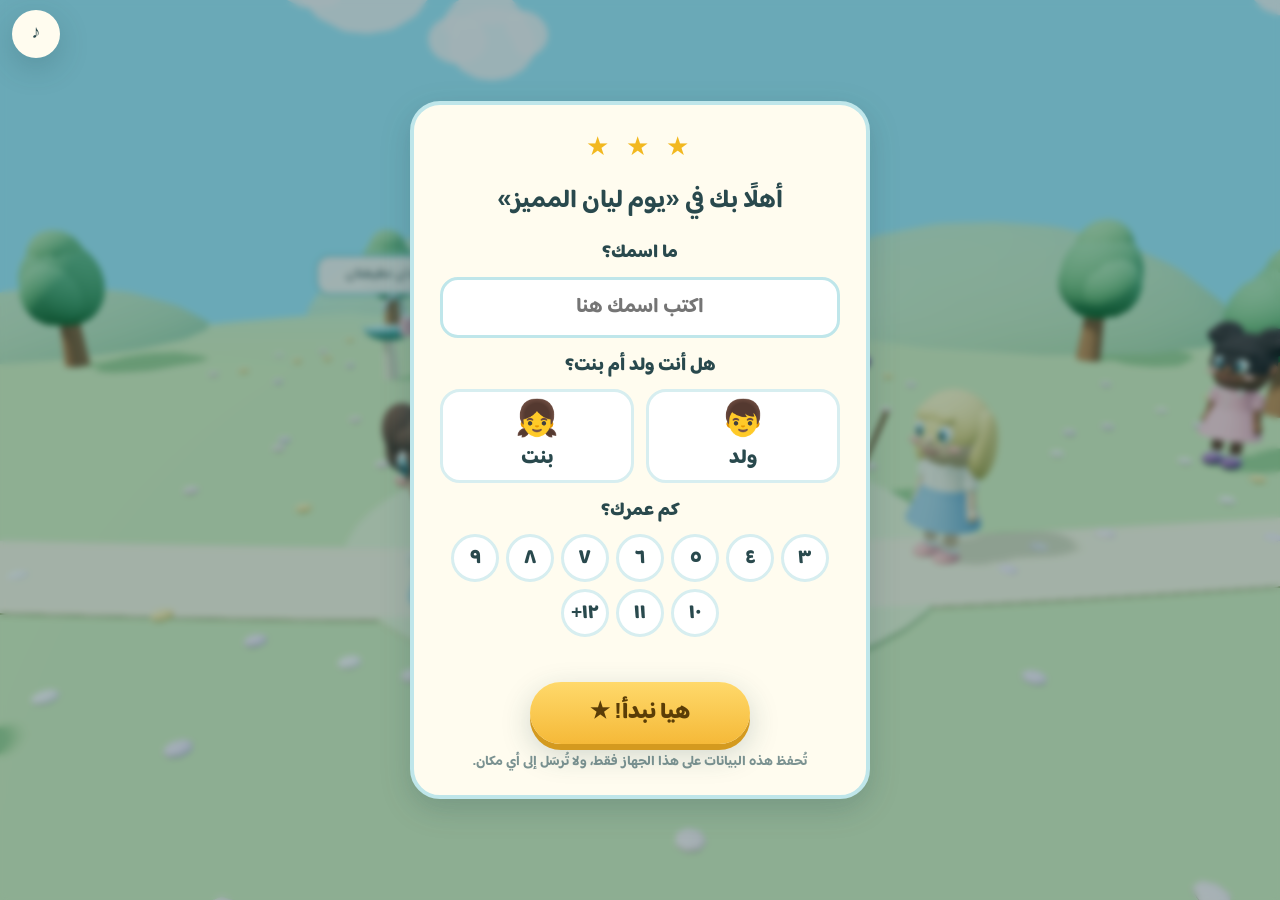
==== games/layan-day/index.html @ c9d4edd4 "إضافة قسم ألعاب الأطفال ولعبة «يوم ليان المميز» Co-Authored-By: Claude Opus 5.5 <noreply@anthropic.c" ====
<!doctype html>
<html lang="ar" dir="rtl">
<head>
  <meta charset="UTF-8" />
  <meta name="viewport" content="width=device-width, initial-scale=1, maximum-scale=1, user-scalable=no, viewport-fit=cover" />
  <meta name="theme-color" content="#91d8e8" />
  <title>يوم ليان المميز</title>
  <script type="module" crossorigin src="./assets/index-9N2BLRwt.js"></script>
  <link rel="stylesheet" crossorigin href="./assets/index-CGqqYHGr.css">
</head>
<body>
  <canvas id="game-canvas" aria-label="عالم اللعبة"></canvas>

  <div id="loading" class="loading">
    <div class="loading-star">★</div>
    <p>جارٍ تجهيز الحديقة…</p>
  </div>

  <button id="mute-btn" class="round-btn mute-btn" type="button" aria-label="كتم الصوت">♪</button>

  <!-- شريط المهمة -->
  <section id="hud" class="hud hidden" aria-live="polite">
    <div class="quest-card">
      <span id="quest-number" class="quest-number">المهمة ١ من ٦</span>
      <h2 id="quest-title" class="quest-title"></h2>
      <p id="quest-hint" class="quest-hint"></p>
    </div>
    <div class="hud-side">
      <div class="star-pill"><span class="star-icon">★</span><span id="star-count">٠ / ٦</span></div>
      <button id="pause-btn" class="round-btn" type="button" aria-label="إيقاف مؤقت">❚❚</button>
    </div>
  </section>

  <!-- الشارات -->
  <div id="badge-strip" class="badge-strip hidden">
    <span class="badge" data-badge="clean" title="يدان نظيفتان">🧼</span>
    <span class="badge" data-badge="food" title="غذاء ملوّن">🥕</span>
    <span class="badge" data-badge="tidy" title="ألعابي مرتبة">🧸</span>
    <span class="badge" data-badge="kind" title="كلمة لطيفة">💬</span>
    <span class="badge" data-badge="help" title="صديق محبوب">🐰</span>
    <span class="badge" data-badge="honest" title="الأمانة">🎒</span>
  </div>

  <!-- تلميح التفاعل -->
  <div id="interaction-prompt" class="interaction-prompt hidden">
    <kbd class="key-hint">E</kbd><span id="action-text"></span>
  </div>

  <!-- غسل اليدين -->
  <div id="wash-panel" class="wash-panel hidden">
    <p>🫧 نغسل اليدين بالماء والصابون…</p>
    <div class="wash-bar"><div id="wash-fill" class="wash-fill"></div></div>
  </div>

  <!-- رسالة النجاح -->
  <div id="toast" class="toast hidden" role="status">
    <div class="toast-star">★</div>
    <h3 id="toast-title"></h3>
    <p id="toast-text"></p>
  </div>

  <!-- أزرار اللمس -->
  <div id="mobile-controls" class="mobile-controls hidden">
    <div id="joystick" class="joystick" aria-label="عصا التحريك"><div id="joystick-knob" class="joystick-knob"></div></div>
    <button id="action-btn" class="action-btn" type="button" aria-label="تفاعل">✋</button>
  </div>

  <!-- نافذة الكلمة اللطيفة -->
  <div id="choice-modal" class="overlay hidden" role="dialog" aria-modal="true">
    <div class="panel">
      <div class="panel-emoji">🥺</div>
      <h2>سارة حزينة اليوم</h2>
      <p data-m="ماذا تقول لها؟" data-f="ماذا تقولين لها؟"></p>
      <div class="choices">
        <button class="choice-btn" data-choice="rude" type="button" data-m="«ابتعدي، أنا مشغول»" data-f="«ابتعدي، أنا مشغولة»"></button>
        <button class="choice-btn" data-choice="kind" type="button">«لا تحزني يا سارة، تعالي نلعب معًا!»</button>
        <button class="choice-btn" data-choice="ignore" type="button">«لا يهمني الأمر»</button>
      </div>
      <p id="choice-feedback" class="choice-feedback" aria-live="polite"></p>
    </div>
  </div>

  <!-- شاشة البداية -->
  <div id="title-screen" class="overlay title-overlay hidden">
    <div class="panel title-panel">
      <div class="title-stars">★ ★ ★</div>
      <h1>يوم ليان المميز</h1>
      <p class="subtitle" data-m="أهلًا يا {name}! ست مهمات جميلة تنتظرك، فاجمع النجوم كلها!" data-f="أهلًا يا {name}! ست مهمات جميلة تنتظرك، فاجمعي النجوم كلها!"></p>
      <button id="start-btn" class="big-btn" type="button" data-m="ابدأ اللعب ▶" data-f="ابدئي اللعب ▶"></button>
      <p class="saved">الشارات المحفوظة: <span id="saved-count">٠ من ٦</span></p>
      <button id="edit-profile-btn" class="link-btn" type="button">✏️ تغيير الاسم أو العمر</button>
      <p class="controls-hint desktop-only">التحريك: الأسهم أو W A S D — التفاعل: E أو المسافة</p>
    </div>
  </div>

  <!-- بيانات اللاعب -->
  <div id="profile-screen" class="overlay hidden" role="dialog" aria-modal="true">
    <form id="profile-form" class="panel profile-panel" novalidate>
      <div class="title-stars">★ ★ ★</div>
      <h2>أهلًا بك في «يوم ليان المميز»</h2>
      <label class="field-label" for="player-name">ما اسمك؟</label>
      <input id="player-name" class="name-input" type="text" maxlength="20" autocomplete="off" placeholder="اكتب اسمك هنا" />
      <p class="field-label">هل أنت ولد أم بنت؟</p>
      <div class="gender-row">
        <button type="button" class="gender-btn" data-gender="boy"><span>👦</span>ولد</button>
        <button type="button" class="gender-btn" data-gender="girl"><span>👧</span>بنت</button>
      </div>
      <p class="field-label">كم عمرك؟</p>
      <div id="age-row" class="age-row"></div>
      <p id="profile-error" class="choice-feedback" aria-live="polite"></p>
      <button id="profile-save" class="big-btn" type="submit">هيا نبدأ! ★</button>
      <p class="privacy-note">تُحفظ هذه البيانات على هذا الجهاز فقط، ولا تُرسَل إلى أي مكان.</p>
    </form>
  </div>

  <!-- الإيقاف المؤقت -->
  <div id="pause-screen" class="overlay hidden">
    <div class="panel">
      <h2>استراحة قصيرة ☕</h2>
      <button id="resume-btn" class="big-btn" type="button">متابعة اللعب</button>
      <button id="restart-btn" class="soft-btn" type="button" data-m="ابدأ اليوم من جديد" data-f="ابدئي اليوم من جديد"></button>
      <button id="home-btn" class="soft-btn" type="button">الشاشة الرئيسية</button>
    </div>
  </div>

  <!-- الفوز -->
  <div id="victory-screen" class="overlay hidden">
    <div class="panel victory-panel">
      <div class="victory-emoji">🏆</div>
      <h2 data-m="أحسنتَ يا {name}! أكملتَ كل المهمات" data-f="أحسنتِ يا {name}! أكملتِ كل المهمات"></h2>
      <p>نظافة وغذاء صحي وترتيب، ولطف ومساعدة وأمانة. يوم رائع حقًا!</p>
      <div class="victory-badges">🧼 🥕 🧸 💬 🐰 🎒</div>
      <button id="play-again-btn" class="big-btn" type="button" data-m="العب مرة أخرى" data-f="العبي مرة أخرى"></button>
      <button id="victory-home-btn" class="soft-btn" type="button">الشاشة الرئيسية</button>
    </div>
  </div>

</body>
</html>
---- games/layan-day/assets/index-CGqqYHGr.css ----
@font-face{font-family:"Baloo Bhaijaan 2";font-style:normal;font-display:swap;font-weight:500;src:url(./baloo-bhaijaan-2-arabic-500-normal-DVWcP2gZ.woff2) format("woff2"),url(./baloo-bhaijaan-2-arabic-500-normal-CRlLJqg_.woff) format("woff")}@font-face{font-family:"Baloo Bhaijaan 2";font-style:normal;font-display:swap;font-weight:700;src:url(./baloo-bhaijaan-2-arabic-700-normal-BuUEWU-Z.woff2) format("woff2"),url(./baloo-bhaijaan-2-arabic-700-normal-C3qElwAX.woff) format("woff")}@font-face{font-family:"Baloo Bhaijaan 2";font-style:normal;font-display:swap;font-weight:800;src:url(./baloo-bhaijaan-2-arabic-800-normal-seqr1dGG.woff2) format("woff2"),url(./baloo-bhaijaan-2-arabic-800-normal-53vlEMIg.woff) format("woff")}:root{--ink: #29494d;--ink-soft: #4f6f72;--cream: #fffcef;--teal: #3fa9b5;--teal-dark: #2b7f89;--sun: #ffd65a;--coral: #f08c7f;--pink: #f6a9bf;--shadow: 0 10px 30px rgba(31, 72, 78, .22);--safe-top: max(env(safe-area-inset-top), 10px);--safe-bottom: max(env(safe-area-inset-bottom), 12px);--safe-left: max(env(safe-area-inset-left), 12px);--safe-right: max(env(safe-area-inset-right), 12px);font-family:"Baloo Bhaijaan 2",Segoe UI,Tahoma,sans-serif;color:var(--ink)}*{box-sizing:border-box;-webkit-tap-highlight-color:transparent}html,body{margin:0;width:100%;height:100%;overflow:hidden;background:#91d8e8;user-select:none;-webkit-user-select:none;touch-action:none;overscroll-behavior:none}#game-canvas{position:fixed;inset:0;width:100vw;height:100vh;height:100dvh;display:block}.hidden{display:none!important}button{font-family:inherit;color:inherit;cursor:pointer;border:0}.loading{position:fixed;inset:0;z-index:50;display:grid;place-content:center;text-align:center;background:linear-gradient(#a8e3ee,#c8ecd0);font-size:1.3rem;font-weight:700}.loading-star{font-size:4rem;color:var(--sun);animation:spin 2s linear infinite;text-shadow:0 4px 10px rgba(0,0,0,.12)}@keyframes spin{to{transform:rotate(360deg)}}.round-btn{width:48px;height:48px;border-radius:50%;background:var(--cream);box-shadow:var(--shadow);font-size:1.15rem;font-weight:800;display:grid;place-items:center}.round-btn:active{transform:scale(.94)}.mute-btn{position:fixed;z-index:40;top:var(--safe-top);left:var(--safe-left)}.mute-btn.muted{background:#e7e1d4;color:#9a8f7c}.hud{position:fixed;z-index:10;top:var(--safe-top);right:var(--safe-right);left:calc(var(--safe-left) + 60px);display:flex;gap:10px;align-items:flex-start;justify-content:space-between;pointer-events:none}.quest-card{background:#fffceff0;border-radius:22px;padding:10px 18px 12px;box-shadow:var(--shadow);max-width:min(440px,64vw);border:3px solid #bfe6ea}.quest-number{font-size:.85rem;font-weight:700;color:var(--teal-dark)}.quest-title{margin:0;font-size:1.35rem;line-height:1.3}.quest-hint{margin:2px 0 0;font-size:1rem;line-height:1.45;color:var(--ink-soft);font-weight:600}.hud-side{display:flex;gap:8px;align-items:center;pointer-events:auto}.star-pill{background:var(--cream);border-radius:999px;padding:6px 14px;box-shadow:var(--shadow);font-weight:800;font-size:1.1rem;display:flex;gap:6px;align-items:center;white-space:nowrap}.star-icon{color:#f2b81f;font-size:1.3rem}.badge-strip{position:fixed;z-index:10;bottom:var(--safe-bottom);left:50%;transform:translate(-50%);display:flex;gap:6px;background:#fffcefd9;padding:6px 10px;border-radius:999px;box-shadow:var(--shadow)}.badge{width:38px;height:38px;border-radius:50%;display:grid;place-items:center;font-size:1.25rem;background:#e6e2d8;filter:grayscale(1);opacity:.45;transition:all .35s ease}.badge.earned{background:#fff1b8;filter:none;opacity:1;box-shadow:0 0 0 3px var(--sun);transform:scale(1.08)}.interaction-prompt{position:fixed;z-index:12;bottom:calc(var(--safe-bottom) + 66px);left:50%;transform:translate(-50%);background:var(--teal);color:#fff;font-weight:800;font-size:1.15rem;padding:8px 18px;border-radius:999px;box-shadow:var(--shadow);display:flex;gap:10px;align-items:center;white-space:nowrap;animation:bob 1.2s ease-in-out infinite}.key-hint{background:#fff;color:var(--teal-dark);border-radius:8px;padding:0 9px;font-family:inherit;font-weight:800}@keyframes bob{50%{transform:translate(-50%,-5px)}}.wash-panel{position:fixed;z-index:12;top:42%;left:50%;transform:translate(-50%,-50%);background:var(--cream);border-radius:22px;padding:14px 22px;box-shadow:var(--shadow);text-align:center;font-weight:700;width:min(340px,86vw)}.wash-panel p{margin:0 0 10px}.wash-bar{height:16px;border-radius:999px;background:#d9eef1;overflow:hidden}.wash-fill{height:100%;width:0;background:linear-gradient(90deg,#7fd3e2,#4bb7c7);border-radius:inherit}.toast{position:fixed;z-index:30;top:30%;left:50%;transform:translate(-50%,-50%);background:var(--cream);border-radius:28px;padding:14px 28px 18px;text-align:center;box-shadow:var(--shadow);border:4px solid var(--sun);width:min(420px,88vw);animation:pop .45s cubic-bezier(.2,1.6,.4,1)}.toast-star{font-size:2.6rem;color:#f2b81f;line-height:1}.toast h3{margin:4px 0;font-size:1.5rem}.toast p{margin:0;font-size:1.1rem;font-weight:600;color:var(--ink-soft)}@keyframes pop{0%{transform:translate(-50%,-50%) scale(.6);opacity:0}}.mobile-controls{position:fixed;inset:0;z-index:11;pointer-events:none}.joystick{position:absolute;left:calc(var(--safe-left) + 14px);bottom:calc(var(--safe-bottom) + 58px);width:124px;height:124px;border-radius:50%;background:#ffffff59;border:3px solid rgba(255,255,255,.75);pointer-events:auto;touch-action:none;display:grid;place-items:center}.joystick-knob{width:56px;height:56px;border-radius:50%;background:var(--cream);box-shadow:var(--shadow);pointer-events:none}.action-btn{position:absolute;right:calc(var(--safe-right) + 18px);bottom:calc(var(--safe-bottom) + 70px);width:92px;height:92px;border-radius:50%;font-size:2.3rem;background:#fffcefbf;box-shadow:var(--shadow);pointer-events:auto;touch-action:none;transition:transform .2s,background .2s}.action-btn.ready{background:var(--sun);transform:scale(1.1);animation:pulse 1s ease-in-out infinite}.action-btn:active{transform:scale(.92)}@keyframes pulse{50%{box-shadow:0 0 0 12px #ffd65a59,var(--shadow)}}.overlay{position:fixed;inset:0;z-index:35;display:grid;place-items:center;padding:16px;background:#24545c59;backdrop-filter:blur(3px)}.title-overlay{background:linear-gradient(180deg,#fff0 30%,#24545c40);backdrop-filter:none}.panel{background:var(--cream);border-radius:30px;padding:22px 26px;box-shadow:var(--shadow);text-align:center;width:min(460px,100%);max-height:calc(100dvh - 32px);overflow-y:auto;border:4px solid #bfe6ea;display:flex;flex-direction:column;gap:10px;align-items:center}.panel h1{margin:0;font-size:clamp(2.2rem,7vw,3.2rem);color:var(--teal-dark);line-height:1.2}.panel h2{margin:0;font-size:1.6rem}.panel p{margin:0;font-size:1.1rem;line-height:1.6;color:var(--ink-soft);font-weight:600}.title-stars{color:#f2b81f;font-size:1.6rem;letter-spacing:6px}.saved{font-size:1rem!important}.controls-hint{font-size:.9rem!important;opacity:.8}.panel-emoji,.victory-emoji{font-size:3rem;line-height:1}.victory-badges{font-size:1.8rem;letter-spacing:4px}.big-btn{background:linear-gradient(180deg,#ffd96b,#f5b938);color:#5a3d07;font-size:1.4rem;font-weight:800;padding:12px 34px;border-radius:999px;box-shadow:0 6px #d49a1f,var(--shadow);min-width:220px}.big-btn:active{transform:translateY(4px);box-shadow:0 2px #d49a1f}.soft-btn{background:#e7f5f6;color:var(--teal-dark);font-size:1.1rem;font-weight:700;padding:9px 26px;border-radius:999px;min-width:220px}.choices{display:flex;flex-direction:column;gap:10px;width:100%}.choice-btn{background:#fff;border:3px solid #d7eef0;border-radius:18px;padding:10px 14px;font-size:1.15rem;font-weight:700;transition:transform .15s,border-color .15s}.choice-btn:active{transform:scale(.97)}.choice-btn.kind-correct{border-color:#7ccf8f;background:#e9f9ec}.choice-feedback{min-height:1.6em;color:#c46c5e!important}@media(pointer:coarse){.desktop-only,.key-hint{display:none}.interaction-prompt{bottom:calc(var(--safe-bottom) + 176px)}}@media(max-height:480px){.quest-title{font-size:1.1rem}.quest-hint{font-size:.9rem}.quest-card{padding:6px 14px 8px}.badge{width:32px;height:32px;font-size:1.05rem}.joystick{bottom:calc(var(--safe-bottom) + 50px);width:112px;height:112px}.action-btn{bottom:calc(var(--safe-bottom) + 56px);width:84px;height:84px}.interaction-prompt{bottom:calc(var(--safe-bottom) + 58px)!important}.panel{padding:14px 20px;gap:6px}}.profile-panel{gap:8px}.field-label{margin:6px 0 0!important;font-weight:800!important;color:var(--ink)!important;font-size:1.15rem!important}.name-input{width:100%;font-family:inherit;font-size:1.3rem;font-weight:700;text-align:center;color:var(--ink);padding:10px 14px;border-radius:18px;border:3px solid #bfe6ea;background:#fff;outline:none;user-select:text;-webkit-user-select:text;touch-action:manipulation}.name-input:focus{border-color:var(--teal)}.gender-row{display:flex;gap:12px;width:100%}.gender-btn{flex:1;background:#fff;border:3px solid #d7eef0;border-radius:20px;padding:8px;font-size:1.25rem;font-weight:800;display:flex;flex-direction:column;align-items:center;line-height:1.3}.gender-btn span{font-size:2.2rem}.gender-btn.selected{border-color:var(--sun);background:#fff6d6;box-shadow:0 0 0 3px #ffd65a73}.age-row{display:flex;flex-wrap:wrap;gap:7px;justify-content:center}.age-btn{width:48px;height:48px;border-radius:50%;background:#fff;border:3px solid #d7eef0;font-size:1.2rem;font-weight:800}.age-btn.selected{border-color:var(--sun);background:#fff6d6}.privacy-note{font-size:.85rem!important;opacity:.75}.link-btn{background:none;color:var(--teal-dark);font-size:1rem;font-weight:700;text-decoration:underline;padding:4px}@media(max-height:480px){.gender-btn{flex-direction:row;justify-content:center;gap:8px;padding:4px}.gender-btn span{font-size:1.5rem}.age-btn{width:40px;height:40px;font-size:1rem}}@media(max-height:480px){.profile-panel .title-stars,.profile-panel .privacy-note{display:none}.profile-panel h2{font-size:1.2rem}.profile-panel .field-label{margin:0!important;font-size:1rem!important}.name-input{padding:6px 12px;font-size:1.1rem}.profile-panel .big-btn{padding:8px 30px;font-size:1.2rem}}@media(max-height:480px){.profile-panel{width:min(640px,100%);gap:5px;padding:10px 22px}.profile-panel h2{display:none}.age-row{flex-wrap:nowrap;gap:5px}.age-btn{width:42px;height:42px;flex:0 0 auto}.choice-feedback:empty{display:none}}@media(max-width:600px)and (orientation:portrait){.hud{flex-direction:column;align-items:stretch;gap:8px}.hud-side{justify-content:flex-start}.quest-card{max-width:none}}
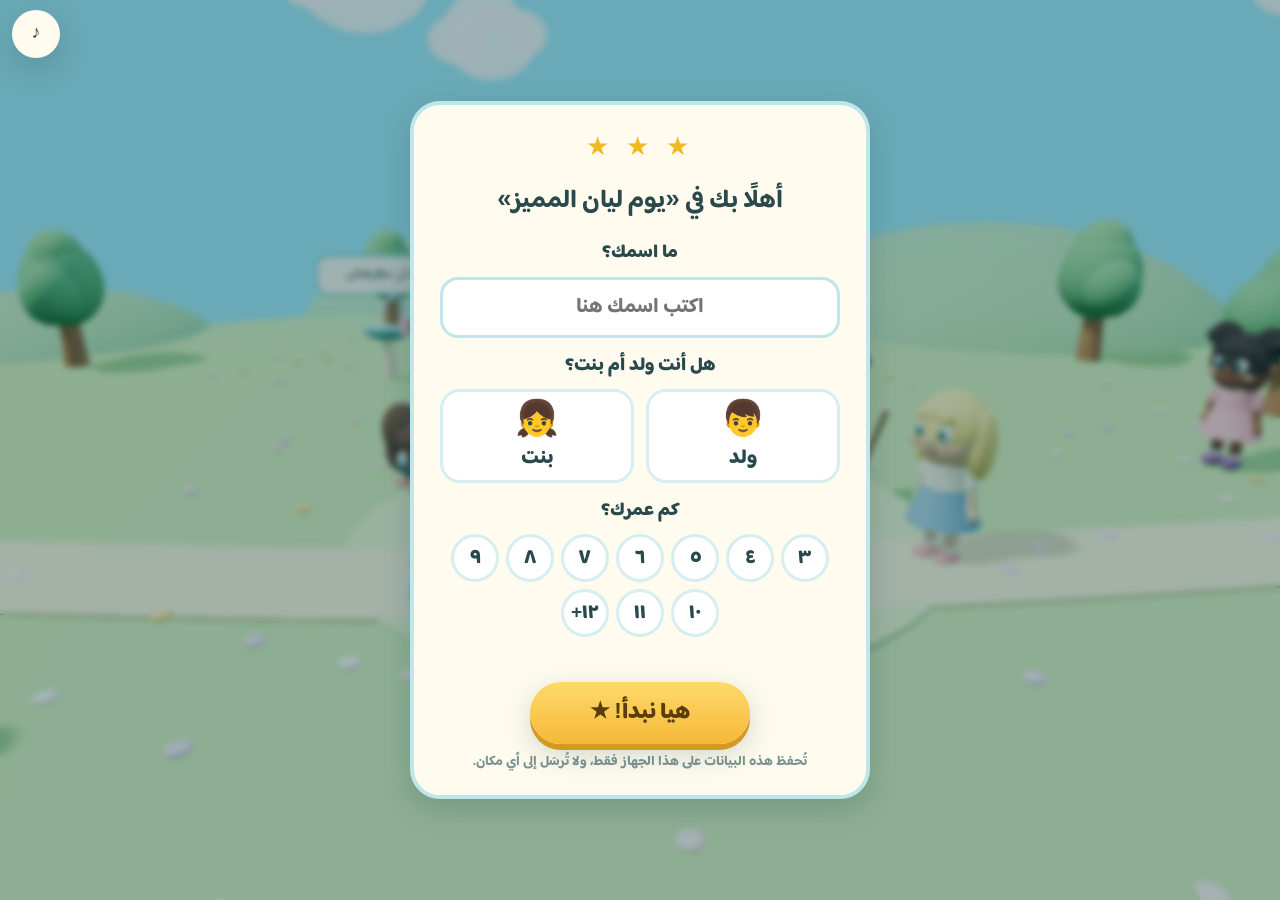
==== commit baf7376a: "إصلاح الصوت على الجوال، وتحديث النسخة التجريبية لتعليم الحروف Co-Authored-By: Claude Opus 5.5 <norep" ====
--- a/games/layan-day/index.html
+++ b/games/layan-day/index.html
@@ -5,7 +5,7 @@
   <meta name="viewport" content="width=device-width, initial-scale=1, maximum-scale=1, user-scalable=no, viewport-fit=cover" />
   <meta name="theme-color" content="#91d8e8" />
   <title>يوم ليان المميز</title>
-  <script type="module" crossorigin src="./assets/index-9N2BLRwt.js"></script>
+  <script type="module" crossorigin src="./assets/index-DuStzFcL.js"></script>
   <link rel="stylesheet" crossorigin href="./assets/index-CGqqYHGr.css">
 </head>
 <body>
